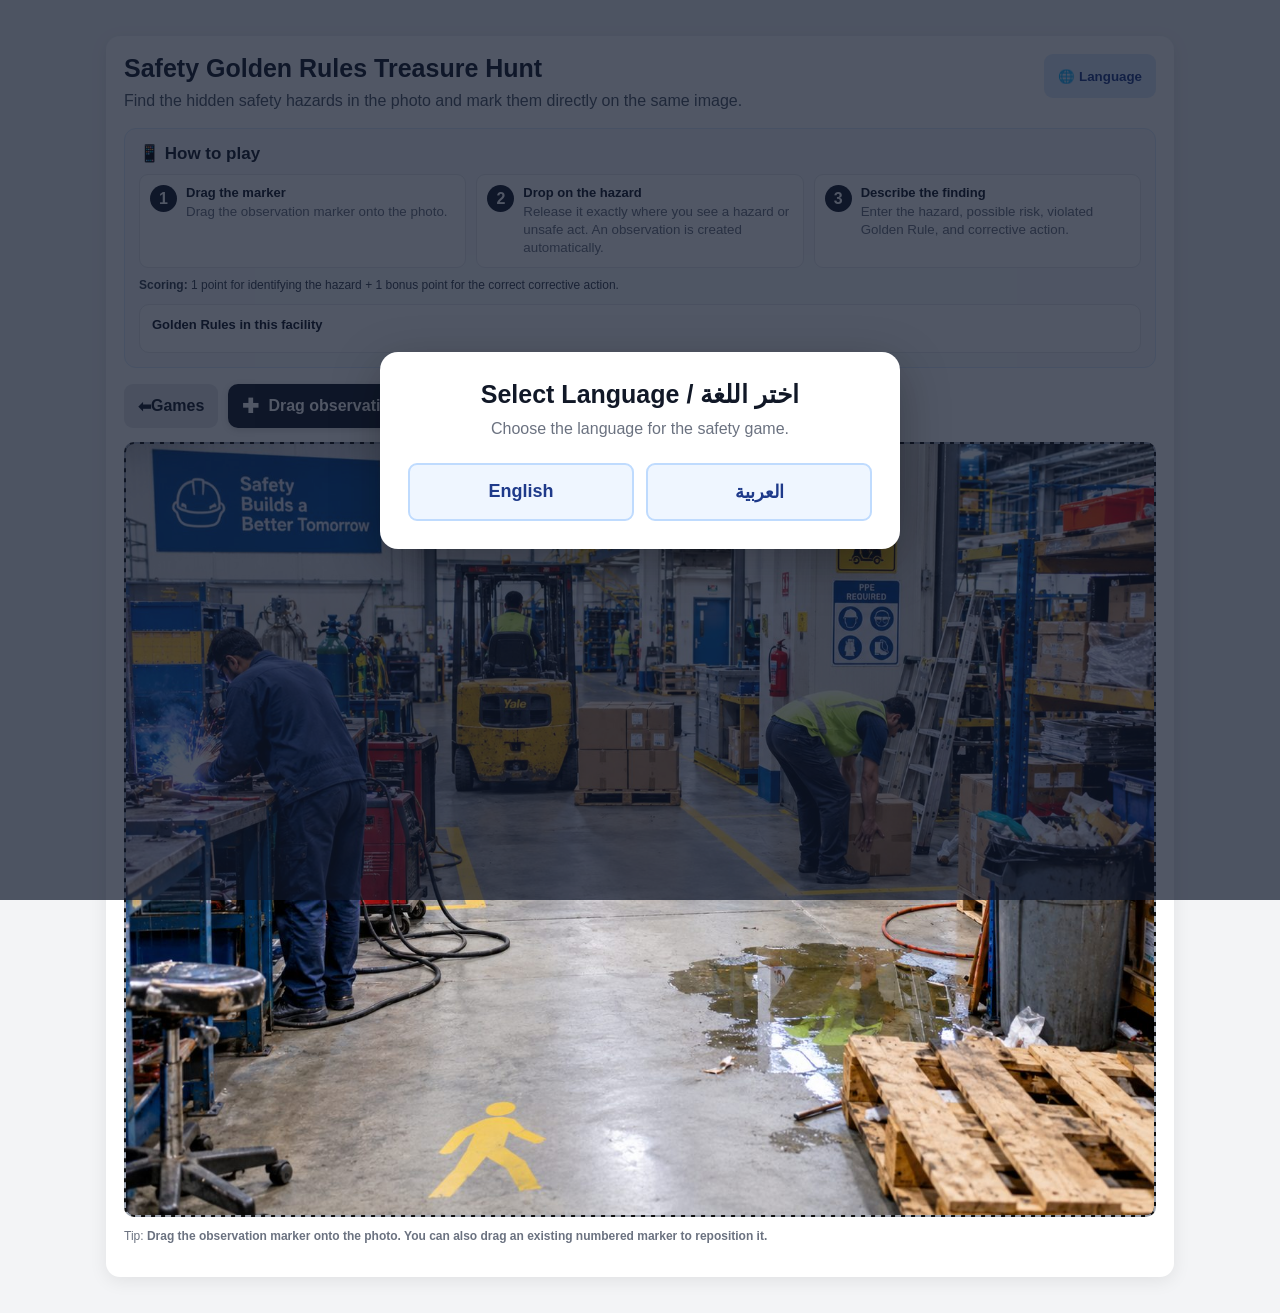
==== hunt.html @ fac5dbc8 "Add files via upload" ====
<!DOCTYPE html>
<html lang="en">
<head>
<meta charset="UTF-8">
<meta name="viewport" content="width=device-width, initial-scale=1.0">
<title>Safety Golden Rules Treasure Hunt</title>
<style>
  *{box-sizing:border-box}
  body{font-family:Arial,"Segoe UI",Tahoma,sans-serif;margin:0;background:#f3f4f6;color:#111827}
  body.rtl{direction:rtl}
  .wrap{max-width:1100px;margin:20px auto;padding:16px}
  .card{background:#fff;border-radius:14px;padding:18px;box-shadow:0 4px 18px rgba(0,0,0,.08)}
  .topbar{display:flex;justify-content:space-between;align-items:flex-start;gap:12px}
  h1{margin:0 0 6px;font-size:25px}.sub{color:#4b5563;margin-bottom:16px;line-height:1.45}
  body.rtl .sub,body.rtl .hint,body.rtl .scoreGuide{text-align:right}
  button{border:0;border-radius:9px;padding:10px 14px;cursor:pointer;font-weight:700;min-height:44px}
  .langBtn{background:#dbeafe;color:#1e3a8a;white-space:nowrap}
  .toolbar{display:flex;gap:10px;flex-wrap:wrap;margin-bottom:14px;align-items:center}
  .secondary{background:#e5e7eb}.danger{background:#fee2e2;color:#991b1b}
  .fileBtn{background:#e5e7eb;border-radius:9px;padding:10px 14px;cursor:pointer;font-weight:700;display:inline-flex;align-items:center;min-height:44px}
  .dropSource{display:flex;align-items:center;gap:9px;background:#111827;color:#fff;border-radius:10px;padding:10px 14px;min-height:44px;cursor:grab;font-weight:800;touch-action:none;user-select:none;box-shadow:0 2px 7px rgba(0,0,0,.16)}
  .dropSource:active{cursor:grabbing}.dragIcon{font-size:20px;line-height:1}
  .guide{background:#f8fafc;border:1px solid #dbeafe;border-radius:12px;padding:14px;margin-bottom:16px}
  .guideTitle{font-size:17px;font-weight:800;margin-bottom:10px}
  .steps{display:grid;grid-template-columns:repeat(3,1fr);gap:10px}
  .step{display:flex;gap:9px;align-items:flex-start;background:#fff;border-radius:9px;padding:10px;border:1px solid #e5e7eb}
  .step>span{display:flex;flex:none;width:27px;height:27px;border-radius:50%;align-items:center;justify-content:center;background:#111827;color:#fff;font-weight:800}
  .step b{display:block;font-size:13px}.step small{display:block;color:#6b7280;margin-top:3px;line-height:1.35}
  .scoreGuide{margin-top:10px;font-size:12px;color:#374151}
  .rulesRef{margin-top:12px;padding:12px;background:#fff;border:1px solid #e5e7eb;border-radius:10px}
  .rulesRefTitle{font-weight:800;font-size:13px;margin-bottom:8px}.rulesGrid{display:grid;grid-template-columns:repeat(3,1fr);gap:7px}
  .ruleChip{background:#eff6ff;border:1px solid #bfdbfe;border-radius:8px;padding:8px;font-size:12px;font-weight:700;color:#1e3a8a}
  .canvasWrap{position:relative;display:inline-block;max-width:100%;overflow:hidden;border-radius:10px;border:2px dashed #9ca3af;background:#111;transition:.15s}
  .canvasWrap.dropReady{border-color:#2563eb;box-shadow:0 0 0 4px rgba(37,99,235,.14)}
  #photo{display:block;max-width:100%;height:auto}
  .marker{position:absolute;width:30px;height:30px;border-radius:50%;background:#dc2626;color:#fff;border:2px solid #fff;display:flex;align-items:center;justify-content:center;font-weight:800;transform:translate(-50%,-50%);box-shadow:0 2px 8px rgba(0,0,0,.35);cursor:grab;user-select:none;touch-action:none;z-index:2}
  .marker:active{cursor:grabbing}
  .dropGhost{position:fixed;z-index:1000;pointer-events:none;width:54px;height:54px;border-radius:50%;background:rgba(220,38,38,.9);border:3px solid #fff;box-shadow:0 4px 16px rgba(0,0,0,.3);display:flex;align-items:center;justify-content:center;color:#fff;font-size:22px;font-weight:900;transform:translate(-50%,-50%)}
  .dropMessage{position:absolute;left:50%;top:50%;transform:translate(-50%,-50%);background:rgba(17,24,39,.82);color:#fff;padding:10px 14px;border-radius:10px;font-weight:800;pointer-events:none;display:none;z-index:3;white-space:nowrap}
  .canvasWrap.dropReady .dropMessage{display:block}
  .panel{margin-top:16px;display:grid;gap:12px}.row{border:1px solid #e5e7eb;border-radius:10px;padding:12px;background:#fff}
  .rowHeader{display:flex;align-items:center;justify-content:space-between;gap:8px;margin-bottom:8px}.row h3{margin:0;font-size:15px}
  .removeObs{min-height:36px;padding:7px 10px;background:#fee2e2;color:#991b1b}
  .grid{display:grid;grid-template-columns:1fr 1fr;gap:8px}
  label{font-size:12px;font-weight:700;color:#374151;display:block;margin-bottom:4px}
  input,textarea,select{width:100%;border:1px solid #d1d5db;border-radius:7px;padding:8px;font:inherit;background:#fff}
  textarea{min-height:60px;resize:vertical}
  .hint{font-size:12px;color:#6b7280;margin-top:8px}
  .modal{position:fixed;inset:0;background:rgba(15,23,42,.72);display:flex;align-items:center;justify-content:center;padding:20px;z-index:2000}
  .modalCard{background:#fff;border-radius:18px;max-width:520px;width:100%;padding:28px;text-align:center;box-shadow:0 15px 50px rgba(0,0,0,.3)}
  .modalCard h2{margin:0 0 8px;font-size:25px}.modalCard p{color:#6b7280;margin:0 0 22px;line-height:1.5}
  .langChoices{display:grid;grid-template-columns:1fr 1fr;gap:12px}.langChoice{font-size:18px;padding:16px;background:#eff6ff;color:#1e3a8a;border:2px solid #bfdbfe}.langChoice:hover{background:#dbeafe}
  .hidden{display:none!important}
  body.rtl .topbar{flex-direction:row-reverse}.rtl .rowHeader{flex-direction:row-reverse}.rtl .grid{direction:rtl}.rtl input,.rtl textarea,.rtl select{text-align:right}
  .draggingSource{opacity:.65;transform:scale(1.03)}
  @media(max-width:700px){.grid{grid-template-columns:1fr}.steps{grid-template-columns:1fr}.rulesGrid{grid-template-columns:1fr 1fr}.guide{position:sticky;top:0;z-index:5}.canvasWrap{width:100%}.canvasWrap img{width:100%}.langChoices{grid-template-columns:1fr}.topbar{align-items:center}}
  @media(max-width:430px){.rulesGrid{grid-template-columns:1fr}.toolbar{display:grid;grid-template-columns:1fr}.toolbar>*{width:100%;justify-content:center}}
</style>
<script src="config.js"></script><script src="challenges.js"></script><script src="common.js"></script>
</head>
<body>
<div class="modal" id="languageModal" role="dialog" aria-modal="true" aria-labelledby="languageTitle">
  <div class="modalCard">
    <h2 id="languageTitle">Select Language / اختر اللغة</h2>
    <p>Choose the language for the safety game.</p>
    <div class="langChoices">
      <button class="langChoice" id="englishBtn">English</button>
      <button class="langChoice" id="arabicBtn">العربية</button>
    </div>
  </div>
</div>

<div class="modal hidden" id="regModal"><div class="modalCard" style="text-align:start"><h2 data-i18n="reg">Register</h2>
<label data-i18n="nm">Name</label><input id="rName"><br><br><label data-i18n="eid">Employee ID</label><input id="rEid"><br><br>
<label data-i18n="dp">Department</label><select id="rDept"></select><br><br><button id="rGo" style="background:#2563eb;color:#fff;width:100%" data-i18n="start">Start</button></div></div>
<div class="modal hidden" id="resModal"><div class="modalCard" style="text-align:start;max-height:90vh;overflow:auto"><h2 id="resTitle"></h2><div id="resBody"></div><p id="resSave" class="hint"></p><a class="btn" href="dashboard.html" data-i18n="board">Leaderboard</a> <a class="btn" href="index.html" data-i18n="back">Games</a></div></div>
<div class="wrap">
  <div class="card">
    <div class="topbar">
      <div>
        <h1 data-i18n="title">Safety Golden Rules Treasure Hunt</h1>
        <div class="sub" data-i18n="subtitle">Find the hidden safety hazards in the photo and mark them directly on the same image.</div>
      </div>
      <button class="langBtn" id="changeLanguage">🌐 <span data-i18n="language">Language</span></button>
    </div>

    <div class="guide">
      <div class="guideTitle" data-i18n="howTo">📱 How to play</div>
      <div class="steps">
        <div class="step"><span>1</span><div><b data-i18n="step1Title">Drag the marker</b><small data-i18n="step1Text">Drag the observation marker onto the photo.</small></div></div>
        <div class="step"><span>2</span><div><b data-i18n="step2Title">Drop on the hazard</b><small data-i18n="step2Text">Release it exactly where you see a hazard or unsafe act. An observation is created automatically.</small></div></div>
        <div class="step"><span>3</span><div><b data-i18n="step3Title">Describe the finding</b><small data-i18n="step3Text">Enter the hazard, possible risk, violated Golden Rule, and corrective action.</small></div></div>
      </div>
      <div class="scoreGuide"><b data-i18n="scoringLabel">Scoring:</b> <span data-i18n="scoring">1 point for identifying the hazard + 1 bonus point for the correct corrective action.</span></div>
      <div class="rulesRef">
        <div class="rulesRefTitle" data-i18n="rulesReference">Golden Rules in this facility</div>
        <div class="rulesGrid" id="rulesGrid"></div>
      </div>
    </div>

    <div class="toolbar">
      <a class="fileBtn" href="index.html" style="text-decoration:none;color:inherit">⬅ <span data-i18n="back">Games</span></a>
      <div class="dropSource" id="dragSource" tabindex="0" role="button" aria-label="Drag observation marker">
        <span class="dragIcon">✚</span><span data-i18n="dragMarker">Drag observation marker</span>
      </div>
      <button id="submitBtn" style="background:#16a34a;color:#fff" data-i18n="submit">Submit</button>
      <button class="secondary" id="export" data-i18n="export">Export annotated image</button>
      <button class="danger" id="clear" data-i18n="clear">Clear all</button>
    </div>

    <div class="canvasWrap" id="canvasWrap">
      <img id="photo" alt="Safety Golden Rules Treasure Hunt challenge photo" src="challenge1.jpg">
      <div class="dropMessage" id="dropMessage" data-i18n="dropHere">Drop marker here</div>
    </div>

    <div class="hint"><span data-i18n="tipLabel">Tip:</span> <b data-i18n="tip">Drag the observation marker onto the photo. You can also drag an existing numbered marker to reposition it.</b></div>
    <div class="panel" id="panel"></div>
  </div>
</div>

<script>
const file = document.getElementById('file');
const photo = document.getElementById('photo');
const wrap = document.getElementById('canvasWrap');
const panel = document.getElementById('panel');
const markers = [];
const dragSource = document.getElementById('dragSource');
const dropMessage = document.getElementById('dropMessage');
const languageModal = document.getElementById('languageModal');
let currentLang = 'en';
let pointerDrag = null;

const rules = [
  {en:'Risk Assessment', ar:'تقييم المخاطر'},
  {en:'Machine Safety', ar:'سلامة الآلات'},
  {en:'Energy Isolation', ar:'عزل الطاقة'},
  {en:'Industrial Vehicles', ar:'المركبات الصناعية'},
  {en:'Ergonomics', ar:'الهندسة البشرية'},
  {en:'Personal Protective Equipment', ar:'معدات الوقاية الشخصية'},
  {en:'Lifting Operation', ar:'عمليات الرفع'},
  {en:'Competency', ar:'الكفاءة'},
  {en:'Hazardous Materials', ar:'المواد الخطرة'}
];

const t = {
  en:{
    title:'Safety Golden Rules Treasure Hunt', subtitle:'Find the hidden safety hazards in the photo and mark them directly on the same image.', language:'Language', howTo:'📱 How to play',
    step1Title:'Drag the marker', step1Text:'Drag the observation marker onto the photo.',
    step2Title:'Drop on the hazard', step2Text:'Release it exactly where you see a hazard or unsafe act. An observation is created automatically.',
    step3Title:'Describe the finding', step3Text:'Enter the hazard, possible risk, violated Golden Rule, and corrective action.',
    scoringLabel:'Scoring:', scoring:'1 point for identifying the hazard + 1 bonus point for the correct corrective action.', rulesReference:'Golden Rules in this facility',
    replacePhoto:'Replace photo', dragMarker:'Drag observation marker', export:'Export annotated image', clear:'Clear all', dropHere:'Drop marker here',
    tipLabel:'Tip:', tip:'Drag the observation marker onto the photo. You can also drag an existing numbered marker to reposition it.',
    observation:'Observation', hazard:'Hazard / unsafe act', risk:'Risk / possible consequence', rule:'Golden Rule violated', action:'Corrective action', selectRule:'Select rule',
    hazardPh:'e.g. missing helmet', riskPh:'e.g. head injury', actionPh:'What should be done?', remove:'Remove', confirmClear:'Clear all observations?', uploadFirst:'Please upload or use the challenge photo first.',
    dragDrop:'Drop the marker on the photo.'
  },
  ar:{
    title:'لعبة البحث عن قواعد السلامة الذهبية', subtitle:'ابحث عن مخاطر السلامة المخفية في الصورة وحددها مباشرة على الصورة نفسها.', language:'اللغة', howTo:'📱 طريقة اللعب',
    step1Title:'اسحب العلامة', step1Text:'اسحب علامة الملاحظة إلى الصورة.',
    step2Title:'أسقطها على الخطر', step2Text:'اتركها بالضبط في مكان الخطر أو التصرف غير الآمن. سيتم إنشاء الملاحظة تلقائياً.',
    step3Title:'صف الملاحظة', step3Text:'أدخل الخطر، والنتيجة المحتملة، وقاعدة السلامة الذهبية المخالفة، والإجراء التصحيحي.',
    scoringLabel:'التقييم:', scoring:'نقطة واحدة لتحديد الخطر + نقطة إضافية للإجراء التصحيحي الصحيح.', rulesReference:'قواعد السلامة الذهبية في المنشأة',
    replacePhoto:'استبدال الصورة', dragMarker:'اسحب علامة الملاحظة', export:'تصدير الصورة مع العلامات', clear:'مسح الكل', dropHere:'أسقط العلامة هنا',
    tipLabel:'نصيحة:', tip:'اسحب علامة الملاحظة إلى الصورة. ويمكنك أيضاً سحب أي علامة مرقمة موجودة لإعادة تحديد مكانها.',
    observation:'الملاحظة', hazard:'الخطر / التصرف غير الآمن', risk:'المخاطر / النتيجة المحتملة', rule:'قاعدة السلامة الذهبية المخالفة', action:'الإجراء التصحيحي', selectRule:'اختر القاعدة',
    hazardPh:'مثال: عدم ارتداء الخوذة', riskPh:'مثال: إصابة بالرأس', actionPh:'ما الذي يجب عمله؟', remove:'حذف', confirmClear:'هل تريد مسح جميع الملاحظات؟', uploadFirst:'يرجى استخدام صورة التحدي أو رفع صورة أولاً.',
    dragDrop:'أسقط العلامة على الصورة.'
  }
};

function setLanguage(lang, closeModal=true){
  currentLang=lang;
  document.documentElement.lang=lang==='ar'?'ar':'en';
  document.body.classList.toggle('rtl',lang==='ar');
  document.querySelectorAll('[data-i18n]').forEach(el=>{
    const key=el.getAttribute('data-i18n');
    if(t[lang][key]!==undefined) el.textContent=t[lang][key];
  });
  renderRules();
  document.querySelectorAll('.obs-rule').forEach(select=>{
    const val=select.value;
    select.innerHTML=ruleOptions();
    select.value=val;
  });
  if(closeModal) languageModal.classList.add('hidden');
}
function ruleOptions(){
  return `<option value="">${t[currentLang].selectRule}</option>`+rules.map((r,i)=>`<option value="${i}">${r[currentLang]}</option>`).join('');
}
function renderRules(){
  document.getElementById('rulesGrid').innerHTML=rules.map(r=>`<div class="ruleChip">${r[currentLang]}</div>`).join('');
}

function getPhotoPosition(clientX,clientY){
  const rect=photo.getBoundingClientRect();
  return {x:Math.max(0,Math.min(100,((clientX-rect.left)/rect.width)*100)), y:Math.max(0,Math.min(100,((clientY-rect.top)/rect.height)*100))};
}
function pointInsidePhoto(clientX,clientY){
  const r=photo.getBoundingClientRect();
  return clientX>=r.left && clientX<=r.right && clientY>=r.top && clientY<=r.bottom;
}

file.addEventListener('change',e=>{
  const f=e.target.files?.[0]; if(!f) return;
  const r=new FileReader(); r.onload=()=>photo.src=r.result; r.readAsDataURL(f);
});

function createGhost(x,y){
  const g=document.createElement('div'); g.className='dropGhost'; g.textContent='+'; g.style.left=x+'px'; g.style.top=y+'px'; document.body.appendChild(g); return g;
}
function beginPointerDrag(e){
  if(e.button!==undefined && e.button!==0) return;
  pointerDrag={id:e.pointerId,source:dragSource,ghost:createGhost(e.clientX,e.clientY)};
  dragSource.classList.add('draggingSource'); wrap.classList.add('dropReady');
  dragSource.setPointerCapture?.(e.pointerId); e.preventDefault();
}
function movePointerDrag(e){
  if(!pointerDrag || e.pointerId!==pointerDrag.id) return;
  pointerDrag.ghost.style.left=e.clientX+'px'; pointerDrag.ghost.style.top=e.clientY+'px';
}
function endPointerDrag(e){
  if(!pointerDrag || e.pointerId!==pointerDrag.id) return;
  const pos=pointInsidePhoto(e.clientX,e.clientY)?getPhotoPosition(e.clientX,e.clientY):null;
  pointerDrag.ghost.remove(); pointerDrag=null; dragSource.classList.remove('draggingSource'); wrap.classList.remove('dropReady');
  if(pos) addObservation(pos); else alert(t[currentLang].dragDrop);
}
dragSource.addEventListener('pointerdown',beginPointerDrag);
dragSource.addEventListener('pointermove',movePointerDrag);
dragSource.addEventListener('pointerup',endPointerDrag);
dragSource.addEventListener('pointercancel',endPointerDrag);


function makeMarkerDraggable(m){
  m.addEventListener('pointerdown',e=>{
    if(e.button!==undefined && e.button!==0) return;
    const move=ev=>{if(ev.pointerId!==e.pointerId)return; const p=getPhotoPosition(ev.clientX,ev.clientY); if(pointInsidePhoto(ev.clientX,ev.clientY)){m.style.left=p.x+'%';m.style.top=p.y+'%';}};
    const up=ev=>{if(ev.pointerId!==e.pointerId)return; window.removeEventListener('pointermove',move);window.removeEventListener('pointerup',up);};
    window.addEventListener('pointermove',move);window.addEventListener('pointerup',up); e.preventDefault();
  });
}

function addObservation(pos){
  const n=markers.length+1;
  const m=document.createElement('div'); m.className='marker'; m.textContent=n; m.title=t[currentLang].tip; m.style.left=pos.x+'%'; m.style.top=pos.y+'%';
  wrap.appendChild(m); makeMarkerDraggable(m);
  const row=document.createElement('div'); row.className='row';
  row.innerHTML=`<div class="rowHeader"><h3>${t[currentLang].observation} ${n}</h3><button type="button" class="removeObs">${t[currentLang].remove}</button></div>
    <div class="grid">
      <div><label>${t[currentLang].hazard}</label><input data-key="hazard" placeholder="${t[currentLang].hazardPh}"></div>
      <div><label>${t[currentLang].risk}</label><input data-key="risk" placeholder="${t[currentLang].riskPh}"></div>
      <div><label>${t[currentLang].rule}</label><select class="obs-rule" data-key="rule">${ruleOptions()}</select></div>
      <div><label>${t[currentLang].action}</label><input data-key="action" placeholder="${t[currentLang].actionPh}"></div>
    </div>`;
  panel.appendChild(row);
  const item={el:m,row}; markers.push(item);
  row.querySelector('.removeObs').onclick=()=>removeObservation(item);
  window.scrollTo({top:Math.max(0,row.getBoundingClientRect().top+window.scrollY-120),behavior:'smooth'});
}
function removeObservation(item){
  const idx=markers.indexOf(item); if(idx<0)return;
  item.el.remove(); item.row.remove(); markers.splice(idx,1);
  markers.forEach((x,i)=>{x.el.textContent=i+1; x.row.querySelector('h3').textContent=t[currentLang].observation+' '+(i+1);});
}

document.getElementById('clear').onclick=()=>{if(!markers.length)return;if(!confirm(t[currentLang].confirmClear))return;markers.splice(0).forEach(x=>x.el.remove());panel.innerHTML='';};

document.getElementById('export').onclick=()=>{
  if(!photo.src){alert(t[currentLang].uploadFirst);return;}
  const scale=photo.naturalWidth/photo.clientWidth || 1;
  const c=document.createElement('canvas'); c.width=photo.naturalWidth; c.height=photo.naturalHeight;
  const ctx=c.getContext('2d'); ctx.drawImage(photo,0,0,c.width,c.height);
  markers.forEach((x,i)=>{const left=parseFloat(x.el.style.left)/100*c.width;const top=parseFloat(x.el.style.top)/100*c.height;const r=Math.max(16,Math.round(14*scale));ctx.beginPath();ctx.arc(left,top,r,0,Math.PI*2);ctx.fillStyle='#dc2626';ctx.fill();ctx.lineWidth=2*scale;ctx.strokeStyle='#fff';ctx.stroke();ctx.fillStyle='#fff';ctx.font=`800 ${Math.round(15*scale)}px Arial`;ctx.textAlign='center';ctx.textBaseline='middle';ctx.fillText(String(i+1),left,top);});
  const a=document.createElement('a'); a.download='safety-treasure-hunt-annotated.png'; a.href=c.toDataURL('image/png'); a.click();
};

document.getElementById('englishBtn').onclick=()=>setLanguage('en');
document.getElementById('arabicBtn').onclick=()=>setLanguage('ar');
document.getElementById('changeLanguage').onclick=()=>languageModal.classList.remove('hidden');


Object.assign(t.en,{back:'Games',submit:'Submit answers',reg:'Register to play',nm:'Full name',eid:'Employee ID',dp:'Department',start:'Start',score:'Your score',found:'Found',missed:'Missed',actOk:'corrective action ✔',actNo:'corrective action ✘',board:'Leaderboard',fill:'Please fill all fields.',noMark:'Place at least one marker first.',sure:'Submit now? You cannot change answers afterwards.',ok:'Result saved ✔',offline:'Saved on this device only (server not connected).'});
Object.assign(t.ar,{back:'الألعاب',submit:'إرسال الإجابات',reg:'سجّل للعب',nm:'الاسم الكامل',eid:'الرقم الوظيفي',dp:'القسم',start:'ابدأ',score:'نتيجتك',found:'تم اكتشافه',missed:'لم يتم اكتشافه',actOk:'الإجراء التصحيحي ✔',actNo:'الإجراء التصحيحي ✘',board:'لوحة المتصدرين',fill:'يرجى ملء جميع الحقول.',noMark:'ضع علامة واحدة على الأقل أولاً.',sure:'هل تريد الإرسال الآن؟ لا يمكن تعديل الإجابات بعد ذلك.',ok:'تم حفظ النتيجة ✔',offline:'تم الحفظ على هذا الجهاز فقط (الخادم غير متصل).'});
let player=null,t0=Date.now(),done=false;
const regModal=document.getElementById('regModal'),rDept=document.getElementById('rDept');
function fillDepts(){const v=rDept.value;rDept.innerHTML=DEPTS.map((d,i)=>`<option value="${d[0]}">${d[currentLang==='ar'?1:0]}</option>`).join('');if(v)rDept.value=v}
['englishBtn','arabicBtn'].forEach(id=>document.getElementById(id).addEventListener('click',()=>{fillDepts();if(!player)regModal.classList.remove('hidden')}));
document.getElementById('rGo').onclick=()=>{const n=rName.value.trim(),e=rEid.value.trim();if(!n||!e){alert(t[currentLang].fill);return}player={name:n,eid:e,dept:rDept.value};regModal.classList.add('hidden');t0=Date.now()};
function scoreHunt(){const W=photo.clientWidth,H=photo.clientHeight,res=HUNT.hot.map(h=>({h,found:false,act:false}));
 markers.forEach(mk=>{const mx=parseFloat(mk.el.style.left)/100*W,my=parseFloat(mk.el.style.top)/100*H;let best=null,bd=1e9;
  res.forEach(r=>{if(r.found)return;const d=Math.hypot(mx-r.h.x/100*W,my-r.h.y/100*H);if(d<=r.h.r/100*W&&d<bd){bd=d;best=r}});
  if(best){best.found=true;const a=mk.row.querySelector('[data-key="action"]').value.toLowerCase();best.act=best.h.k.some(w=>a.includes(w))}});return res}
document.getElementById('submitBtn').onclick=async()=>{if(done)return;if(!player){regModal.classList.remove('hidden');return}
 if(!markers.length){alert(t[currentLang].noMark);return}if(!confirm(t[currentLang].sure))return;done=true;
 const res=scoreHunt(),L=currentLang,T=t[L],f=res.filter(r=>r.found).length,sc=f+res.filter(r=>r.act).length,mx=res.length*2;
 resTitle.textContent=T.score+': '+sc+' / '+mx;
 resBody.innerHTML='<table style="width:100%">'+res.map(r=>`<tr><td>${r.found?'✅':'❌'} ${r.h[L]}</td><td>${r.found?(r.act?T.actOk:T.actNo):T.missed}</td></tr>`).join('')+'</table>';
 resModal.classList.remove('hidden');
 const ok=await Store.save({ts:new Date().toISOString(),name:player.name,eid:player.eid,dept:player.dept,game:'hunt',score:sc,max:mx,found:f,total:res.length,lang:L,sec:Math.round((Date.now()-t0)/1000),det:res.filter(r=>r.found).map(r=>r.h.id).join('|')});
 resSave.textContent=ok?T.ok:T.offline};
if(location.search.includes('edit=1'))photo.addEventListener('click',e=>{const p=getPhotoPosition(e.clientX,e.clientY);alert('x:'+p.x.toFixed(1)+'  y:'+p.y.toFixed(1))});

// Start with the language selector visible every time the file is opened.
setLanguage('en',false); languageModal.classList.remove('hidden');
</script>
</body>
</html>
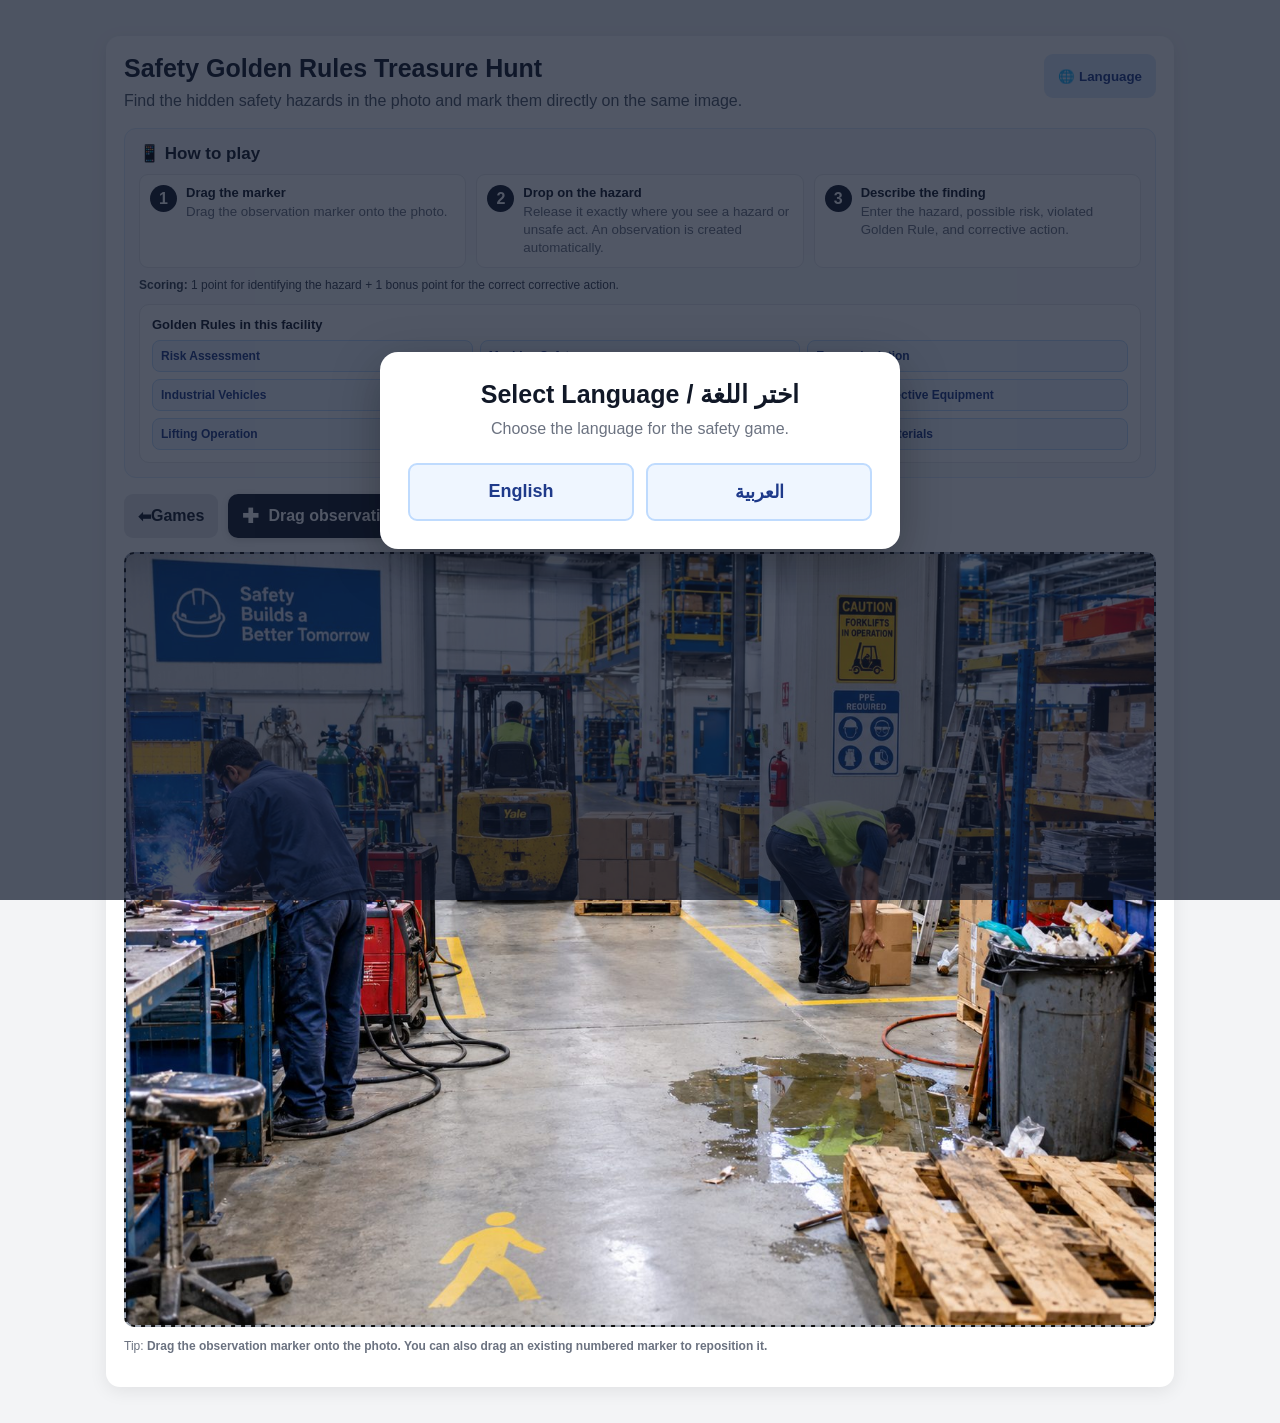
==== commit d5710d6a: "Language page stuck" ====
--- a/hunt.html
+++ b/hunt.html
@@ -201,7 +201,7 @@
   return clientX>=r.left && clientX<=r.right && clientY>=r.top && clientY<=r.bottom;
 }
 
-file.addEventListener('change',e=>{
+file?.addEventListener('change',e=>{
   const f=e.target.files?.[0]; if(!f) return;
   const r=new FileReader(); r.onload=()=>photo.src=r.result; r.readAsDataURL(f);
 });
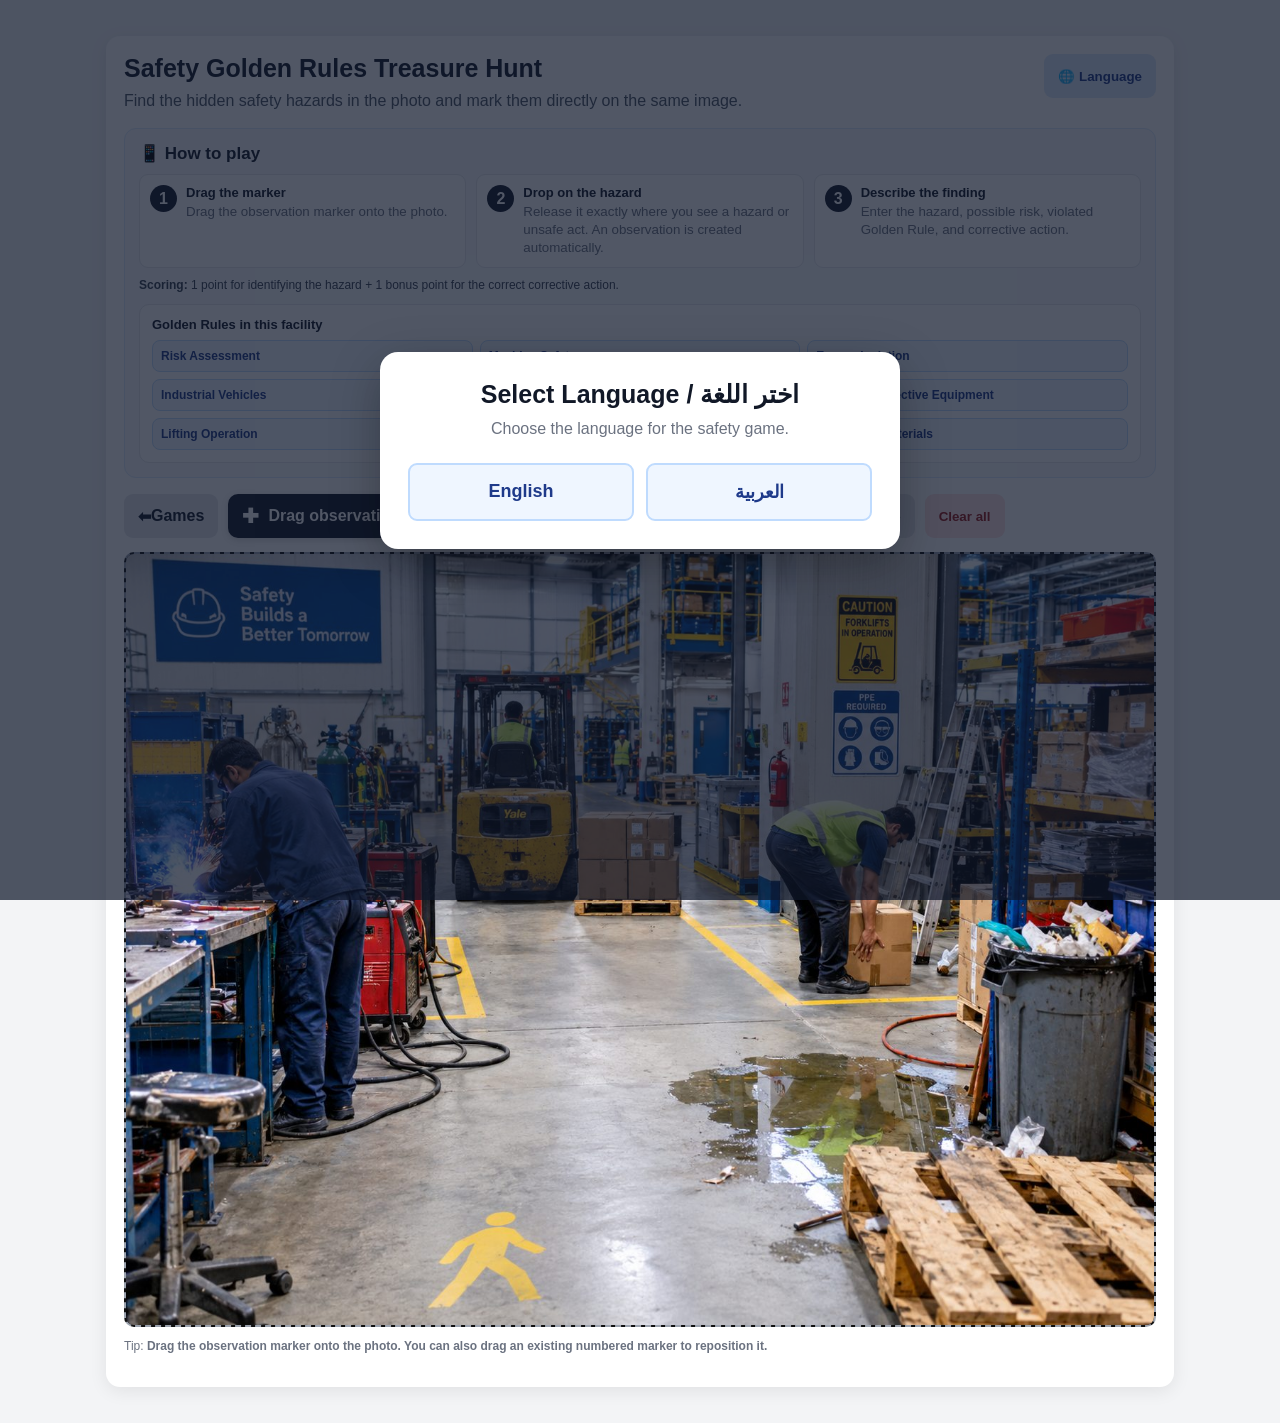
==== commit eb161b50: "Hidden game fix" ====
--- a/hunt.html
+++ b/hunt.html
@@ -103,6 +103,7 @@
       <div class="dropSource" id="dragSource" tabindex="0" role="button" aria-label="Drag observation marker">
         <span class="dragIcon">✚</span><span data-i18n="dragMarker">Drag observation marker</span>
       </div>
+      <button id="guideBtn" data-i18n="howShort">How to play</button>
       <button id="submitBtn" style="background:#16a34a;color:#fff" data-i18n="submit">Submit</button>
       <button class="secondary" id="export" data-i18n="export">Export annotated image</button>
       <button class="danger" id="clear" data-i18n="clear">Clear all</button>
@@ -279,13 +280,14 @@
 document.getElementById('changeLanguage').onclick=()=>languageModal.classList.remove('hidden');
 
 
-Object.assign(t.en,{back:'Games',submit:'Submit answers',reg:'Register to play',nm:'Full name',eid:'Employee ID',dp:'Department',start:'Start',score:'Your score',found:'Found',missed:'Missed',actOk:'corrective action ✔',actNo:'corrective action ✘',board:'Leaderboard',fill:'Please fill all fields.',noMark:'Place at least one marker first.',sure:'Submit now? You cannot change answers afterwards.',ok:'Result saved ✔',offline:'Saved on this device only (server not connected).'});
-Object.assign(t.ar,{back:'الألعاب',submit:'إرسال الإجابات',reg:'سجّل للعب',nm:'الاسم الكامل',eid:'الرقم الوظيفي',dp:'القسم',start:'ابدأ',score:'نتيجتك',found:'تم اكتشافه',missed:'لم يتم اكتشافه',actOk:'الإجراء التصحيحي ✔',actNo:'الإجراء التصحيحي ✘',board:'لوحة المتصدرين',fill:'يرجى ملء جميع الحقول.',noMark:'ضع علامة واحدة على الأقل أولاً.',sure:'هل تريد الإرسال الآن؟ لا يمكن تعديل الإجابات بعد ذلك.',ok:'تم حفظ النتيجة ✔',offline:'تم الحفظ على هذا الجهاز فقط (الخادم غير متصل).'});
+Object.assign(t.en,{howShort:'How to play',back:'Games',submit:'Submit answers',reg:'Register to play',nm:'Full name',eid:'Employee ID',dp:'Department',start:'Start',score:'Your score',found:'Found',missed:'Missed',actOk:'corrective action ✔',actNo:'corrective action ✘',board:'Leaderboard',fill:'Please fill all fields.',noMark:'Place at least one marker first.',sure:'Submit now? You cannot change answers afterwards.',ok:'Result saved ✔',offline:'Saved on this device only (server not connected).'});
+Object.assign(t.ar,{howShort:'طريقة اللعب',back:'الألعاب',submit:'إرسال الإجابات',reg:'سجّل للعب',nm:'الاسم الكامل',eid:'الرقم الوظيفي',dp:'القسم',start:'ابدأ',score:'نتيجتك',found:'تم اكتشافه',missed:'لم يتم اكتشافه',actOk:'الإجراء التصحيحي ✔',actNo:'الإجراء التصحيحي ✘',board:'لوحة المتصدرين',fill:'يرجى ملء جميع الحقول.',noMark:'ضع علامة واحدة على الأقل أولاً.',sure:'هل تريد الإرسال الآن؟ لا يمكن تعديل الإجابات بعد ذلك.',ok:'تم حفظ النتيجة ✔',offline:'تم الحفظ على هذا الجهاز فقط (الخادم غير متصل).'});
 let player=null,t0=Date.now(),done=false;
 const regModal=document.getElementById('regModal'),rDept=document.getElementById('rDept');
-function fillDepts(){const v=rDept.value;rDept.innerHTML=DEPTS.map((d,i)=>`<option value="${d[0]}">${d[currentLang==='ar'?1:0]}</option>`).join('');if(v)rDept.value=v}
+function fillDepts(){const v=rDept.value;rDept.innerHTML=(typeof DEPTS!=='undefined'?DEPTS:[['Other','أخرى']]).map((d,i)=>`<option value="${d[0]}">${d[currentLang==='ar'?1:0]}</option>`).join('');if(v)rDept.value=v}
 ['englishBtn','arabicBtn'].forEach(id=>document.getElementById(id).addEventListener('click',()=>{fillDepts();if(!player)regModal.classList.remove('hidden')}));
-document.getElementById('rGo').onclick=()=>{const n=rName.value.trim(),e=rEid.value.trim();if(!n||!e){alert(t[currentLang].fill);return}player={name:n,eid:e,dept:rDept.value};regModal.classList.add('hidden');t0=Date.now()};
+document.getElementById('rGo').onclick=()=>{const n=rName.value.trim(),e=rEid.value.trim();if(!n||!e){alert(t[currentLang].fill);return}player={name:n,eid:e,dept:rDept.value};regModal.classList.add('hidden');t0=Date.now();const g=document.querySelector('.guide');g.style.display='none';const tb=document.querySelector('.toolbar');tb.scrollIntoView&&tb.scrollIntoView({behavior:'smooth',block:'start'})}
+document.getElementById('guideBtn').onclick=()=>{const g=document.querySelector('.guide');g.style.display=g.style.display==='none'?'':'none';if(g.style.display==='')g.scrollIntoView&&g.scrollIntoView({behavior:'smooth'})};;
 function scoreHunt(){const W=photo.clientWidth,H=photo.clientHeight,res=HUNT.hot.map(h=>({h,found:false,act:false}));
  markers.forEach(mk=>{const mx=parseFloat(mk.el.style.left)/100*W,my=parseFloat(mk.el.style.top)/100*H;let best=null,bd=1e9;
   res.forEach(r=>{if(r.found)return;const d=Math.hypot(mx-r.h.x/100*W,my-r.h.y/100*H);if(d<=r.h.r/100*W&&d<bd){bd=d;best=r}});
@@ -301,6 +303,7 @@
 if(location.search.includes('edit=1'))photo.addEventListener('click',e=>{const p=getPhotoPosition(e.clientX,e.clientY);alert('x:'+p.x.toFixed(1)+'  y:'+p.y.toFixed(1))});
 
 // Start with the language selector visible every time the file is opened.
+if(typeof Store==='undefined'||typeof HUNT==='undefined')alert('Missing files: upload common.js, challenges.js and config.js to the same folder as hunt.html');
 setLanguage('en',false); languageModal.classList.remove('hidden');
 </script>
 </body>
